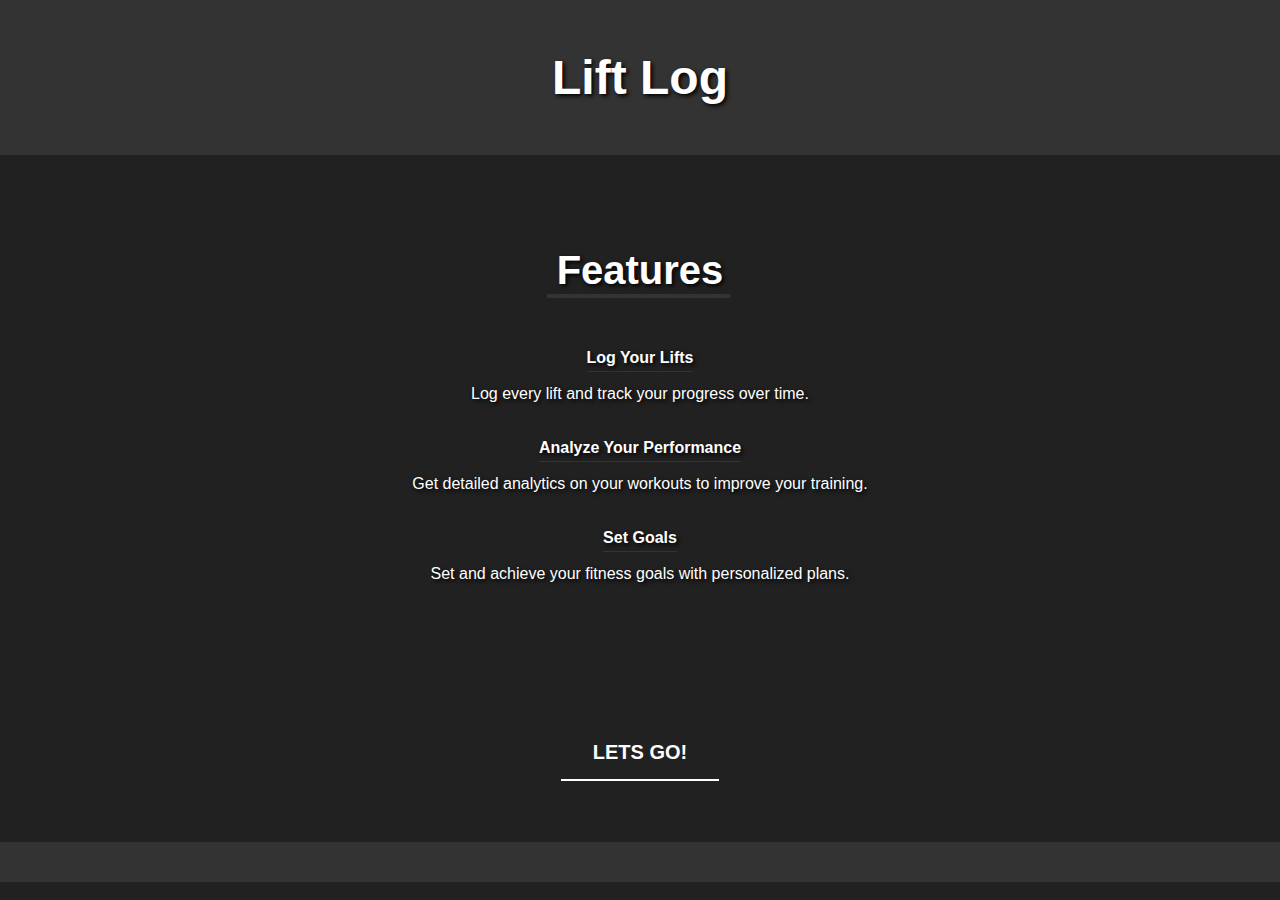
==== index.html @ 17eebebc "landing page" ====
<!DOCTYPE html>
<html lang="en">
<head>
    <meta charset="UTF-8">
    <meta name="viewport" content="width=device-width, initial-scale=1.0">
    <title>Lift Log</title>
    <link rel="stylesheet" href="styles.css">
</head>
<body>
    <header>
        <div class="container">
            <h1>Lift Log</h1>
        </div>
    </header>

    <section id="features">
        <div class="container">
            <h2>Features</h2>
            <div class="feature">
                <h3>Log Your Lifts</h3>
                <p>Log every lift and track your progress over time.</p>
            </div>
            <div class="feature">
                <h3>Analyze Your Performance</h3>
                <p>Get detailed analytics on your workouts to improve your training.</p>
            </div>
            <div class="feature">
                <h3>Set Goals</h3>
                <p>Set and achieve your fitness goals with personalized plans.</p>
            </div>
        </div>
    </section>

    <section id="signup">
        <div class="container">
            <button>
                <a href="#" class="btn2"><span class="spn2">Lets Go!</span></a>
              </button>
        </div>
    </section>

    <footer>
        <div class="container">
           
        </div>
    </footer>
</body>
</html>
---- styles.css ----
.divider {
    border: none;
    height: 1px;
    background: #444;
    margin: 0;
}

body {
    font-family: Arial, sans-serif;
    margin: 0;
    padding: 0;
    box-sizing: border-box;
    background-color: #212121;
    color: #ffffff;
    text-shadow: 2px 2px 4px #000000;
}

header {
    background: #333;
    color: #ffffff;
    padding: 50px 0;
    text-align: center;
    text-shadow: 2px 2px 4px #000000;
}

header .container {
    max-width: 1200px;
    margin: 0 auto;
    padding: 0 20px;
}

header h1 {
    margin: 0;
    font-size: 3em;
    position: relative;
    display: inline-block;
}

header h1::after {
    content: '';
    position: absolute;
    left: 0;
    bottom: -10px; /* Adjust as needed to position the underline */
    width: 100%;
    height: 5px; /* Thickness of the underline */
    background-color: #212121;
    z-index: -2;
}

header p {
    font-size: 1.2em;
}

header .cta-button {
    display: inline-block;
    margin-top: 20px;
    padding: 10px 20px;
    background: #e8491d;
    color: #fff;
    text-decoration: none;
    border-radius: 5px;
}

header .cta-button:hover {
    background: #c7381a;
}

section {
    padding: 60px 0;
    text-align: center;
}

section .container {
    max-width: 1200px;
    margin: 0 auto;
    padding: 0 20px;
}
section h2 {
    font-size: 2.5em;
    margin-bottom: 20px;
    position: relative;
    display: inline-block;
}

section h2::after {
    content: '';
    position: absolute;
    left: -10px;
    bottom: -5px; /* Adjust as needed to position the underline */
    width: 110%;
    height: 4px; /* Thickness of the underline */
    background-color: #333;
    z-index: -1;
}

section h3 {
    font-size: 1em;
    margin-bottom: 2px;
    position: relative;
    display: inline-block;
}

section h3::after {
    content: '';
    position: absolute;
    left: 0px;
    bottom: -5px; /* Adjust as needed to position the underline */
    width: 100%;
    height: 1px; /* Thickness of the underline */
    background-color: #333;
    z-index: -1;
}

.feature {
    margin: 20px 0;
}

form {
    margin-top: 20px;
}

form input[type="email"] {
    padding: 10px;
    width: 70%;
    max-width: 300px;
    border: 1px solid #ccc;
    border-radius: 5px;
}

form button {
    padding: 10px 20px;
    border: none;
    background: #e8491d;
    color: #fff;
    border-radius: 5px;
    cursor: pointer;
}

form button:hover {
    background: #c7381a;
}

footer {
    background: #333;
    color: #fff;
    padding: 20px 0;
    text-align: center;
}

footer .container {
    max-width: 1200px;
    margin: 0 auto;
    padding: 0 20px;
}

/* Taken from uiverse */
.btn2 {
    position: relative;
    display: inline-block;
    padding: 15px 30px;
    border: 2px solid #fefefe;
    text-transform: uppercase;
    color: #fefefe;
    text-decoration: none;
    font-weight: 600;
    font-size: 20px;
    transition: 0.3s;
  }
  
  .btn2::before {
    content: '';
    position: absolute;
    top: -2px;
    left: -2px;
    width: calc(100% + 4px);
    height: calc(100% - -2px);
    background-color: #212121;
    transition: 0.3s ease-out;
    transform: scaleY(1);
  }
  
  .btn2::after {
    content: '';
    position: absolute;
    top: -2px;
    left: -2px;
    width: calc(100% + 4px);
    height: calc(100% - 50px);
    background-color: #212121;
    transition: 0.3s ease-out;
    transform: scaleY(1);
  }
  
  .btn2:hover::before {
    transform: translateY(-25px);
    height: 0;
  }
  
  .btn2:hover::after {
    transform: scaleX(0);
    transition-delay: 0.15s;
  }
  
  .btn2:hover {
    border: 2px solid #fefefe;
  }
  
  .btn2 span {
    position: relative;
    z-index: 3;
  }
  
  button {
    text-decoration: none;
    border: none;
    background-color: transparent;
  }
.social-card {
    margin-top: 30px;
    left: 5px;
    height: fit-content;
    width: fit-content;
    display: flex;
    align-items: center;
    justify-content: center;
    gap: 20px;
    background: rgb(255, 255, 255);
    padding: 20px 25px;
    border-radius: 14px;
    margin-left: auto;
    margin-right: auto;
}

.Btn {
    width: 45px;
    height: 45px;
    display: flex;
    align-items: center;
    justify-content: center;
    border: none;
    background-color: transparent;
    position: relative;
    border-radius: 7px;
    cursor: pointer;
    transition: all 0.3s;
}

.svgContainer {
    width: 100%;
    height: 100%;
    display: flex;
    align-items: center;
    justify-content: center;
    background-color: transparent;
    backdrop-filter: blur(0px);
    letter-spacing: 0.8px;
    border-radius: 10px;
    transition: all 0.3s;
    border: 1px solid rgba(156, 156, 156, 0.466);
    z-index: 2;
}

.BG {
    position: absolute;
    width: 100%;
    height: 100%;
    background: #181818;
    z-index: 1;
    border-radius: 10px;
    pointer-events: none;
    transition: all 0.3s;
    font-size: 0px;
}

.github .BG {
    background: #181818;
}

.linkdin .BG {
    background: #0077b5;
}

.whatsapp .BG {
    background: #075e54;
}

.discord .BG {
    background: #7289da;
}

.Btn:hover .BG {
    transform: scale(1.5);
    /* transform-origin: bottom; */
    font-size: 20px;
    color: #333;
}

.Btn:hover .svgContainer {
    border: 0px solid rgba(216, 216, 216, 0.466);
    background-color: rgba(209, 209, 209, 0.466);
    backdrop-filter: blur(4px);
}

/* Add the following code to hide the border until hover */
.Btn .BG {
    border: none;
}
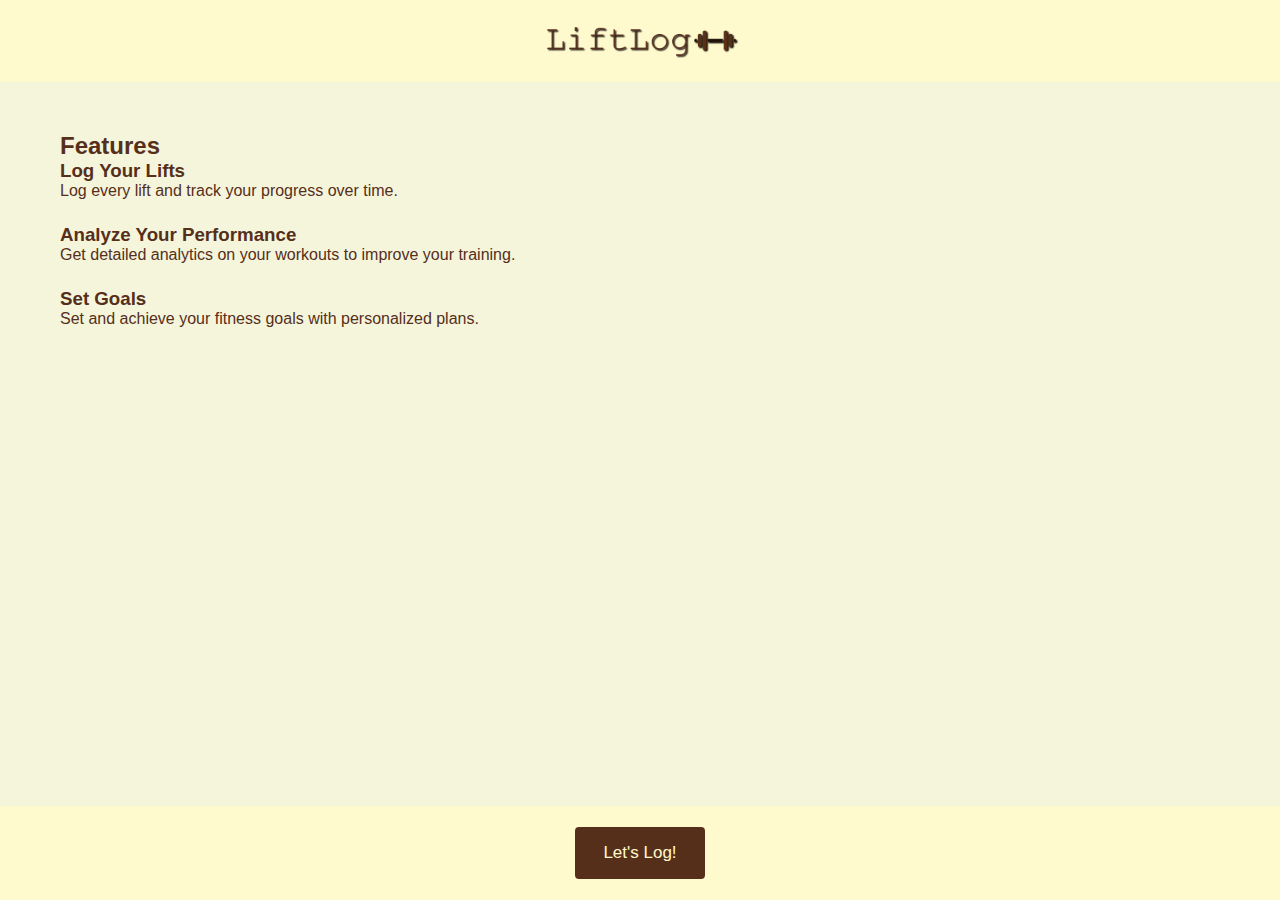
==== commit 3869339c: "redeisnged main page" ====
--- a/index.html
+++ b/index.html
@@ -9,7 +9,7 @@
 <body>
     <header>
         <div class="container">
-            <h1>Lift Log</h1>
+            <img src="LiftLogHeader.png" alt="Lift Log Logo" class="logo">
         </div>
     </header>
 
@@ -34,15 +34,9 @@
     <section id="signup">
         <div class="container">
             <button>
-                <a href="#" class="btn2"><span class="spn2">Lets Go!</span></a>
+                <span>Let's Log!</span>
               </button>
         </div>
     </section>
-
-    <footer>
-        <div class="container">
-           
-        </div>
-    </footer>
 </body>
 </html>
--- a/styles.css
+++ b/styles.css
@@ -1,309 +1,120 @@
-.divider {
-    border: none;
-    height: 1px;
-    background: #444;
+/* General CSS Reset */
+* {
     margin: 0;
+    padding: 0;
+    box-sizing: border-box;
 }
 
 body {
     font-family: Arial, sans-serif;
-    margin: 0;
-    padding: 0;
-    box-sizing: border-box;
-    background-color: #212121;
-    color: #ffffff;
-    text-shadow: 2px 2px 4px #000000;
+    color: #562F1B;
+    background-color: #F5F5DC;
 }
 
 header {
-    background: #333;
-    color: #ffffff;
-    padding: 50px 0;
-    text-align: center;
-    text-shadow: 2px 2px 4px #000000;
+    position: fixed;
+    width: 100%;
+    top: 0;
+    left: 0;
+    background-color: #FFFACD;
+    color: white;
+    z-index: 1000; /* Ensure the header is on top of other elements */
+    padding: 1em 0;
 }
 
 header .container {
+    display: flex;
+    justify-content: center;
+    align-items: center;
+}
+
+header .logo {
+    width: 100%; /* Set width to 100% to scale with the screen size */
+    max-width: 200px; /* Optional: Set a maximum width for larger screens */
+    height: auto; /* Maintain aspect ratio */
+}
+
+.container {
     max-width: 1200px;
     margin: 0 auto;
     padding: 0 20px;
 }
 
-header h1 {
+h1 {
+    font-size: 2em;
     margin: 0;
-    font-size: 3em;
-    position: relative;
-    display: inline-block;
 }
 
-header h1::after {
-    content: '';
-    position: absolute;
-    left: 0;
-    bottom: -10px; /* Adjust as needed to position the underline */
-    width: 100%;
-    height: 5px; /* Thickness of the underline */
-    background-color: #212121;
-    z-index: -2;
-}
 
-header p {
-    font-size: 1.2em;
-}
 
-header .cta-button {
-    display: inline-block;
-    margin-top: 20px;
-    padding: 10px 20px;
-    background: #e8491d;
-    color: #fff;
-    text-decoration: none;
-    border-radius: 5px;
-}
-
-header .cta-button:hover {
-    background: #c7381a;
-}
-
-section {
-    padding: 60px 0;
-    text-align: center;
-}
-
-section .container {
-    max-width: 1200px;
-    margin: 0 auto;
-    padding: 0 20px;
-}
-section h2 {
-    font-size: 2.5em;
-    margin-bottom: 20px;
-    position: relative;
-    display: inline-block;
-}
-
-section h2::after {
-    content: '';
-    position: absolute;
-    left: -10px;
-    bottom: -5px; /* Adjust as needed to position the underline */
-    width: 110%;
-    height: 4px; /* Thickness of the underline */
-    background-color: #333;
-    z-index: -1;
-}
-
-section h3 {
-    font-size: 1em;
-    margin-bottom: 2px;
-    position: relative;
-    display: inline-block;
-}
-
-section h3::after {
-    content: '';
-    position: absolute;
-    left: 0px;
-    bottom: -5px; /* Adjust as needed to position the underline */
-    width: 100%;
-    height: 1px; /* Thickness of the underline */
-    background-color: #333;
-    z-index: -1;
+#features {
+    margin-top: 100px; /* Add margin-top to ensure content is not hidden behind the fixed header */
+    padding: 2em 0;
 }
 
 .feature {
-    margin: 20px 0;
+    margin-bottom: 1.5em;
 }
 
-form {
-    margin-top: 20px;
+#signup {
+    display: flex;
+    align-items: center;
+    position: fixed;
+    width: 100%;
+    bottom: 0;
+    left: 0;
+    background-color: #FFFACD; /* Signup background color */
+    color: white;
+    z-index: 1000; /* Ensure the signup is on top of other elements */
+    padding: 1em 0;
+   
 }
 
-form input[type="email"] {
-    padding: 10px;
-    width: 70%;
-    max-width: 300px;
-    border: 1px solid #ccc;
-    border-radius: 5px;
-}
-
-form button {
-    padding: 10px 20px;
+button {
+    display: inline-block;
+    border-radius: 4px;
+    background-color: #562F1B;
     border: none;
-    background: #e8491d;
-    color: #fff;
-    border-radius: 5px;
+    color: #FFFACD;
+    text-align: center;
+    font-size: 17px;
+    padding: 16px;
+    width: 130px;
+    transition: all 0.5s;
     cursor: pointer;
-}
-
-form button:hover {
-    background: #c7381a;
-}
+    margin: 5px;
+    text-shadow: #333;
+   }
+   
+   button span {
+    cursor: pointer;
+    display: inline-block;
+    position: relative;
+    transition: 0.5s;
+   }
+   
+   button span:after {
+    content: '»';
+    position: absolute;
+    opacity: 0;
+    top: 0;
+    right: -15px;
+    transition: 0.5s;
+   }
+   
+   button:hover span {
+    padding-right: 15px;
+   }
+   
+   button:hover span:after {
+    opacity: 1;
+    right: 0;
+   }
 
 footer {
-    background: #333;
-    color: #fff;
-    padding: 20px 0;
+    padding: 2em 0;
+    background-color: #333;
+    color: white;
     text-align: center;
-}
-
-footer .container {
-    max-width: 1200px;
-    margin: 0 auto;
-    padding: 0 20px;
-}
-
-/* Taken from uiverse */
-.btn2 {
-    position: relative;
-    display: inline-block;
-    padding: 15px 30px;
-    border: 2px solid #fefefe;
-    text-transform: uppercase;
-    color: #fefefe;
-    text-decoration: none;
-    font-weight: 600;
-    font-size: 20px;
-    transition: 0.3s;
-  }
-  
-  .btn2::before {
-    content: '';
-    position: absolute;
-    top: -2px;
-    left: -2px;
-    width: calc(100% + 4px);
-    height: calc(100% - -2px);
-    background-color: #212121;
-    transition: 0.3s ease-out;
-    transform: scaleY(1);
-  }
-  
-  .btn2::after {
-    content: '';
-    position: absolute;
-    top: -2px;
-    left: -2px;
-    width: calc(100% + 4px);
-    height: calc(100% - 50px);
-    background-color: #212121;
-    transition: 0.3s ease-out;
-    transform: scaleY(1);
-  }
-  
-  .btn2:hover::before {
-    transform: translateY(-25px);
-    height: 0;
-  }
-  
-  .btn2:hover::after {
-    transform: scaleX(0);
-    transition-delay: 0.15s;
-  }
-  
-  .btn2:hover {
-    border: 2px solid #fefefe;
-  }
-  
-  .btn2 span {
-    position: relative;
-    z-index: 3;
-  }
-  
-  button {
-    text-decoration: none;
-    border: none;
-    background-color: transparent;
-  }
-.social-card {
-    margin-top: 30px;
-    left: 5px;
-    height: fit-content;
-    width: fit-content;
-    display: flex;
-    align-items: center;
-    justify-content: center;
-    gap: 20px;
-    background: rgb(255, 255, 255);
-    padding: 20px 25px;
-    border-radius: 14px;
-    margin-left: auto;
-    margin-right: auto;
-}
-
-.Btn {
-    width: 45px;
-    height: 45px;
-    display: flex;
-    align-items: center;
-    justify-content: center;
-    border: none;
-    background-color: transparent;
-    position: relative;
-    border-radius: 7px;
-    cursor: pointer;
-    transition: all 0.3s;
-}
-
-.svgContainer {
-    width: 100%;
-    height: 100%;
-    display: flex;
-    align-items: center;
-    justify-content: center;
-    background-color: transparent;
-    backdrop-filter: blur(0px);
-    letter-spacing: 0.8px;
-    border-radius: 10px;
-    transition: all 0.3s;
-    border: 1px solid rgba(156, 156, 156, 0.466);
-    z-index: 2;
-}
-
-.BG {
-    position: absolute;
-    width: 100%;
-    height: 100%;
-    background: #181818;
-    z-index: 1;
-    border-radius: 10px;
-    pointer-events: none;
-    transition: all 0.3s;
-    font-size: 0px;
-}
-
-.github .BG {
-    background: #181818;
-}
-
-.linkdin .BG {
-    background: #0077b5;
-}
-
-.whatsapp .BG {
-    background: #075e54;
-}
-
-.discord .BG {
-    background: #7289da;
-}
-
-.Btn:hover .BG {
-    transform: scale(1.5);
-    /* transform-origin: bottom; */
-    font-size: 20px;
-    color: #333;
-}
-
-.Btn:hover .svgContainer {
-    border: 0px solid rgba(216, 216, 216, 0.466);
-    background-color: rgba(209, 209, 209, 0.466);
-    backdrop-filter: blur(4px);
-}
-
-/* Add the following code to hide the border until hover */
-.Btn .BG {
-    border: none;
-}
-
-  +    margin-top: 50px; /* To provide space for the fixed signup section */
+}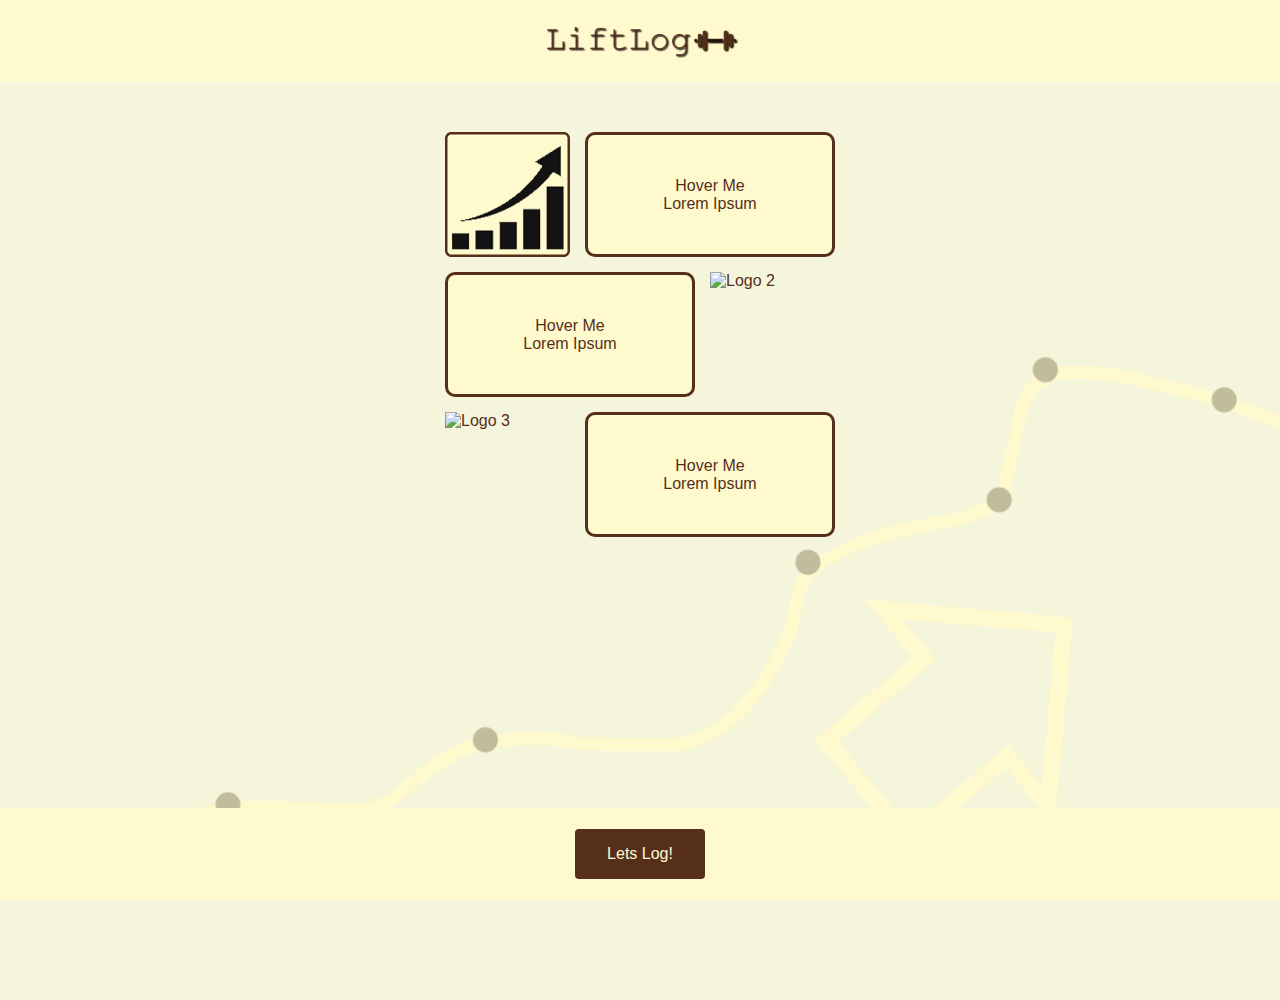
==== commit bf95c636: "updated landing again" ====
--- a/index.html
+++ b/index.html
@@ -5,6 +5,7 @@
     <meta name="viewport" content="width=device-width, initial-scale=1.0">
     <title>Lift Log</title>
     <link rel="stylesheet" href="styles.css">
+    <link rel="icon" href="LiftLog.png" type="image/x-icon">
 </head>
 <body>
     <header>
@@ -14,19 +15,27 @@
     </header>
 
     <section id="features">
-        <div class="container">
-            <h2>Features</h2>
-            <div class="feature">
-                <h3>Log Your Lifts</h3>
-                <p>Log every lift and track your progress over time.</p>
+        <div class="cards">
+            <div class="card-container">
+                <img src="chart.png" alt="Logo 1" class="card-logo">
+                <div class="card red">
+                    <p class="tip">Hover Me</p>
+                    <p class="second-text">Lorem Ipsum</p>
+                </div>
             </div>
-            <div class="feature">
-                <h3>Analyze Your Performance</h3>
-                <p>Get detailed analytics on your workouts to improve your training.</p>
+            <div class="card-container">
+                <div class="card blue">
+                    <p class="tip">Hover Me</p>
+                    <p class="second-text">Lorem Ipsum</p>
+                </div>
+                <img src="logo2.png" alt="Logo 2" class="card-logo">
             </div>
-            <div class="feature">
-                <h3>Set Goals</h3>
-                <p>Set and achieve your fitness goals with personalized plans.</p>
+            <div class="card-container">
+                <img src="logo3.png" alt="Logo 3" class="card-logo">
+                <div class="card green">
+                    <p class="tip">Hover Me</p>
+                    <p class="second-text">Lorem Ipsum</p>
+                </div>
             </div>
         </div>
     </section>
@@ -34,9 +43,10 @@
     <section id="signup">
         <div class="container">
             <button>
-                <span>Let's Log!</span>
-              </button>
+                <a href="#" class="btn2"><span>Lets Log!</span></a>
+            </button>
         </div>
     </section>
+
 </body>
 </html>
--- a/styles.css
+++ b/styles.css
@@ -9,6 +9,10 @@
     font-family: Arial, sans-serif;
     color: #562F1B;
     background-color: #F5F5DC;
+    justify-content: center;
+    display: flex;
+    flex-direction: column;
+    align-items: center;
 }
 
 header {
@@ -18,7 +22,7 @@
     left: 0;
     background-color: #FFFACD;
     color: white;
-    z-index: 1000; /* Ensure the header is on top of other elements */
+    z-index: 1001; /* Ensure the header is on top of other elements */
     padding: 1em 0;
 }
 
@@ -45,29 +49,92 @@
     margin: 0;
 }
 
-
-
 #features {
     margin-top: 100px; /* Add margin-top to ensure content is not hidden behind the fixed header */
     padding: 2em 0;
+    display: flex;
+    flex-direction: column;
+    align-items: center;
+    text-shadow: #333;
+    width: 100%;
+    height: 100vh; /* Make sure it takes the full viewport height */
+    background-image: url('background.png'); /* Set the background image */
+    background-size: cover; /* Ensure the background covers the entire area */
+    background-position: center; /* Center the background image */
+    background-repeat: no-repeat; /* Prevent the background image from repeating */
 }
 
 .feature {
     margin-bottom: 1.5em;
 }
 
+.cards {
+    display: flex;
+    flex-direction: column;
+    gap: 15px;
+    align-items: center;
+    z-index: 1; /* Ensure the cards are above the background */
+}
+
+.card-container {
+    display: flex;
+    align-items: center;
+    gap: 15px;
+}
+
+.card-logo {
+    width: 125px; /* Adjust size as needed */
+    height: 125px; /* Adjust size as needed */
+}
+
+.cards .card {
+    display: flex;
+    align-items: center;
+    justify-content: center;
+    flex-direction: column;
+    text-align: center;
+    height: 125px;
+    width: 250px;
+    border-radius: 10px;
+    color: white;
+    cursor: pointer;
+    transition: background-color 0.4s;
+    border: 3px solid #562F1B; /* Add a thick border */
+}
+
+.cards .red {
+    color: #562F1B;
+    background-color: #FFFACD;
+    text-shadow: #333;
+}
+
+.cards .blue {
+    color: #562F1B;
+    background-color: #FFFACD;
+    text-shadow: #333;
+}
+
+.cards .green {
+    color: #562F1B;
+    background-color: #FFFACD;
+    text-shadow: #333;
+}
+
+.cards .card:hover {
+    filter: brightness(85%);
+}
+
 #signup {
     display: flex;
     align-items: center;
+    justify-content: center;
     position: fixed;
     width: 100%;
     bottom: 0;
     left: 0;
     background-color: #FFFACD; /* Signup background color */
-    color: white;
-    z-index: 1000; /* Ensure the signup is on top of other elements */
+    z-index: 1002; /* Ensure the signup is on top of other elements */
     padding: 1em 0;
-   
 }
 
 button {
@@ -75,46 +142,54 @@
     border-radius: 4px;
     background-color: #562F1B;
     border: none;
-    color: #FFFACD;
+    color: #FFFACD; /* Explicitly set the text color */
     text-align: center;
-    font-size: 17px;
+    font-size: 16px;
     padding: 16px;
     width: 130px;
     transition: all 0.5s;
     cursor: pointer;
     margin: 5px;
     text-shadow: #333;
-   }
-   
-   button span {
+}
+
+button span {
     cursor: pointer;
     display: inline-block;
     position: relative;
     transition: 0.5s;
-   }
-   
-   button span:after {
+    color: #FFFACD; /* Explicitly set the text color */
+}
+
+button span:after {
     content: '»';
     position: absolute;
     opacity: 0;
     top: 0;
     right: -15px;
     transition: 0.5s;
-   }
-   
-   button:hover span {
+    color: #FFFACD; /* Explicitly set the text color */
+}
+
+button:hover span {
     padding-right: 15px;
-   }
-   
-   button:hover span:after {
+}
+
+button:hover span:after {
     opacity: 1;
     right: 0;
-   }
+    color: #FFFACD; /* Explicitly set the text color */
+}
 
-footer {
-    padding: 2em 0;
-    background-color: #333;
-    color: white;
-    text-align: center;
-    margin-top: 50px; /* To provide space for the fixed signup section */
-}+a.btn2 {
+    text-decoration: none; /* Remove underline from links */
+    color: #FFFACD; /* Set link text color */
+}
+
+@media (max-width: 768px) {
+    .card-container {
+        flex-direction: column;
+        align-items: center;
+        gap: 15px;
+    }
+}
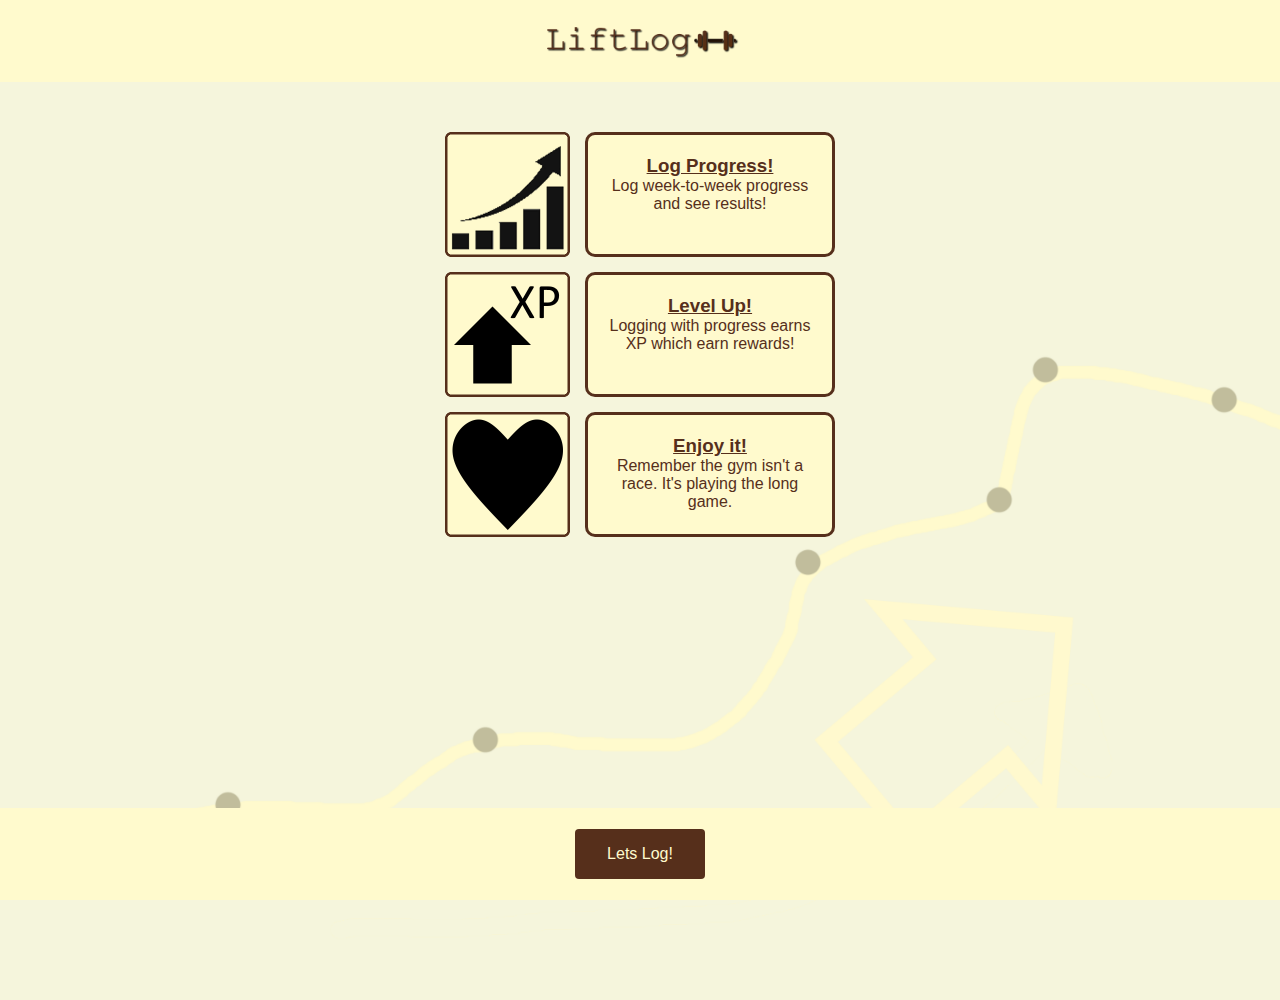
==== commit 99058c38: "sigma update" ====
--- a/index.html
+++ b/index.html
@@ -19,27 +19,29 @@
             <div class="card-container">
                 <img src="chart.png" alt="Logo 1" class="card-logo">
                 <div class="card red">
-                    <p class="tip">Hover Me</p>
-                    <p class="second-text">Lorem Ipsum</p>
+                    <h3 class="tip">Log Progress!</h3>
+                    <p class="second-text">Log week-to-week progress and see results!</p>
                 </div>
             </div>
             <div class="card-container">
+                <img src="level.png" alt="Logo 2" class="card-logo">
                 <div class="card blue">
-                    <p class="tip">Hover Me</p>
-                    <p class="second-text">Lorem Ipsum</p>
+                    <h3 class="tip">Level Up!</h3>
+                    <p class="second-text">Logging with progress earns XP which earn rewards!</p>
                 </div>
-                <img src="logo2.png" alt="Logo 2" class="card-logo">
             </div>
             <div class="card-container">
-                <img src="logo3.png" alt="Logo 3" class="card-logo">
+                <img src="heart.png" alt="Logo 3" class="card-logo">
                 <div class="card green">
-                    <p class="tip">Hover Me</p>
-                    <p class="second-text">Lorem Ipsum</p>
+                    <h3 class="tip">Enjoy it!</h3>
+                    <p class="second-text">Remember the gym isn't a race. It's playing the long game.</p>
                 </div>
             </div>
         </div>
     </section>
-
+    <section id="signup">
+        <div class="container">
+        </div>
     <section id="signup">
         <div class="container">
             <button>
--- a/styles.css
+++ b/styles.css
@@ -90,7 +90,9 @@
 .cards .card {
     display: flex;
     align-items: center;
-    justify-content: center;
+    padding-top: 20px;
+    padding-left: 10px;
+    padding-right: 10px;
     flex-direction: column;
     text-align: center;
     height: 125px;
@@ -121,7 +123,16 @@
 }
 
 .cards .card:hover {
-    filter: brightness(85%);
+    filter: brightness(95%);
+    box-shadow: 0 0 10px rgba(0, 0, 0, 0.7);
+    transition: transform 0.4s ease;
+    transform: scale(0.97);
+}
+
+.cards .card h3 {
+    text-decoration: underline;
+    position: relative;
+    margin: 0;
 }
 
 #signup {
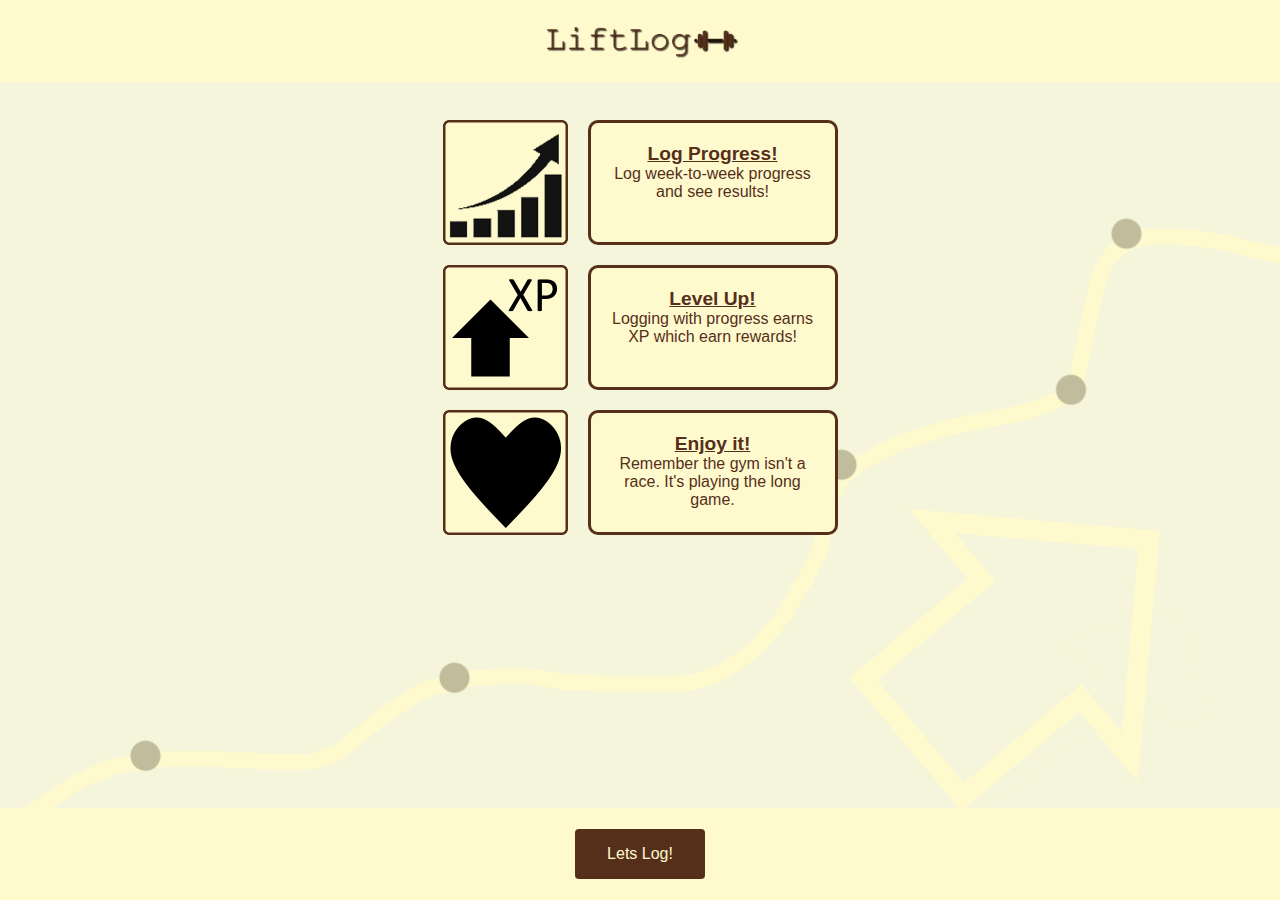
==== commit 3ae42413: "sorted" ====
--- a/index.html
+++ b/index.html
@@ -5,33 +5,33 @@
     <meta name="viewport" content="width=device-width, initial-scale=1.0">
     <title>Lift Log</title>
     <link rel="stylesheet" href="styles.css">
-    <link rel="icon" href="LiftLog.png" type="image/x-icon">
+    <link rel="icon" href="assets/LiftLog.png" type="image/x-icon">
 </head>
 <body>
     <header>
         <div class="container">
-            <img src="LiftLogHeader.png" alt="Lift Log Logo" class="logo">
+            <img src="assets/LiftLogHeader.png" alt="Lift Log Logo" class="logo">
         </div>
     </header>
 
     <section id="features">
         <div class="cards">
             <div class="card-container">
-                <img src="chart.png" alt="Logo 1" class="card-logo">
+                <img src="assets/chart.png" alt="Logo 1" class="card-logo">
                 <div class="card red">
                     <h3 class="tip">Log Progress!</h3>
                     <p class="second-text">Log week-to-week progress and see results!</p>
                 </div>
             </div>
             <div class="card-container">
-                <img src="level.png" alt="Logo 2" class="card-logo">
+                <img src="assets/level.png" alt="Logo 2" class="card-logo">
                 <div class="card blue">
                     <h3 class="tip">Level Up!</h3>
                     <p class="second-text">Logging with progress earns XP which earn rewards!</p>
                 </div>
             </div>
             <div class="card-container">
-                <img src="heart.png" alt="Logo 3" class="card-logo">
+                <img src="assets/heart.png" alt="Logo 3" class="card-logo">
                 <div class="card green">
                     <h3 class="tip">Enjoy it!</h3>
                     <p class="second-text">Remember the gym isn't a race. It's playing the long game.</p>
--- a/styles.css
+++ b/styles.css
@@ -9,10 +9,17 @@
     font-family: Arial, sans-serif;
     color: #562F1B;
     background-color: #F5F5DC;
-    justify-content: center;
-    display: flex;
-    flex-direction: column;
-    align-items: center;
+    justify-content: flex-start; /* Ensure content starts from the top */
+    display: flex;
+    flex-direction: column;
+    align-items: center;
+    min-height: 100vh; /* Ensure body takes at least the full viewport height */
+    padding-top: 100px; /* Ensure content is not hidden behind the fixed header */
+    padding-bottom: 125px; /* Ensure content is not hidden behind the fixed footer */
+    background-image: url('assets/background.png');
+    background-size: auto;
+    background-position: center;
+    background-repeat: no-repeat;
 }
 
 header {
@@ -50,19 +57,15 @@
 }
 
 #features {
-    margin-top: 100px; /* Add margin-top to ensure content is not hidden behind the fixed header */
-    padding: 2em 0;
+    padding: 20px; /* Adjust padding to ensure content is not hidden behind fixed header and footer */
     display: flex;
     flex-direction: column;
     align-items: center;
     text-shadow: #333;
     width: 100%;
-    height: 100vh; /* Make sure it takes the full viewport height */
-    background-image: url('background.png'); /* Set the background image */
-    background-size: cover; /* Ensure the background covers the entire area */
-    background-position: center; /* Center the background image */
-    background-repeat: no-repeat; /* Prevent the background image from repeating */
-}
+    z-index: 1; /* Ensure the features are above the background */
+}
+
 
 .feature {
     margin-bottom: 1.5em;
@@ -71,7 +74,7 @@
 .cards {
     display: flex;
     flex-direction: column;
-    gap: 15px;
+    gap: 20px; /* Adjust gap for spacing between cards */
     align-items: center;
     z-index: 1; /* Ensure the cards are above the background */
 }
@@ -79,7 +82,8 @@
 .card-container {
     display: flex;
     align-items: center;
-    gap: 15px;
+    gap: 20px; /* Adjust gap for spacing between card logos */
+    height: auto;
 }
 
 .card-logo {
@@ -90,18 +94,16 @@
 .cards .card {
     display: flex;
     align-items: center;
-    padding-top: 20px;
-    padding-left: 10px;
-    padding-right: 10px;
+    padding: 20px 20px;  /* Adjust padding as needed */
     flex-direction: column;
     text-align: center;
-    height: 125px;
-    width: 250px;
-    border-radius: 10px;
+    height: 125px;  /* Adjust height as needed */
+    width: 250px;  /* Adjust width as needed */
+    border-radius: 10px;  /* Adjust border radius as needed */
     color: white;
     cursor: pointer;
     transition: background-color 0.4s;
-    border: 3px solid #562F1B; /* Add a thick border */
+    border: 3px solid #562F1B; /* Adjust border as needed */
 }
 
 .cards .red {
@@ -130,6 +132,7 @@
 }
 
 .cards .card h3 {
+    font-size: 1.2em;  /* Adjust font size as needed */
     text-decoration: underline;
     position: relative;
     margin: 0;
@@ -150,17 +153,17 @@
 
 button {
     display: inline-block;
-    border-radius: 4px;
+    border-radius: 4px;  /* Adjust border radius as needed */
     background-color: #562F1B;
     border: none;
     color: #FFFACD; /* Explicitly set the text color */
     text-align: center;
-    font-size: 16px;
-    padding: 16px;
-    width: 130px;
+    font-size: 16px;  /* Adjust font size as needed */
+    padding: 16px;  /* Adjust padding as needed */
+    width: 130px;  /* Adjust width as needed */
     transition: all 0.5s;
     cursor: pointer;
-    margin: 5px;
+    margin: 5px;  /* Adjust margin as needed */
     text-shadow: #333;
 }
 
@@ -177,13 +180,13 @@
     position: absolute;
     opacity: 0;
     top: 0;
-    right: -15px;
+    right: -10px; /* Adjust position as needed */
     transition: 0.5s;
     color: #FFFACD; /* Explicitly set the text color */
 }
 
 button:hover span {
-    padding-right: 15px;
+    padding-right: 10px; /* Adjust padding as needed */
 }
 
 button:hover span:after {
@@ -203,4 +206,12 @@
         align-items: center;
         gap: 15px;
     }
-}
+
+    header {
+        padding: 2em 0;
+    }
+
+    #signup {
+        padding: 2em 0;
+    }
+}
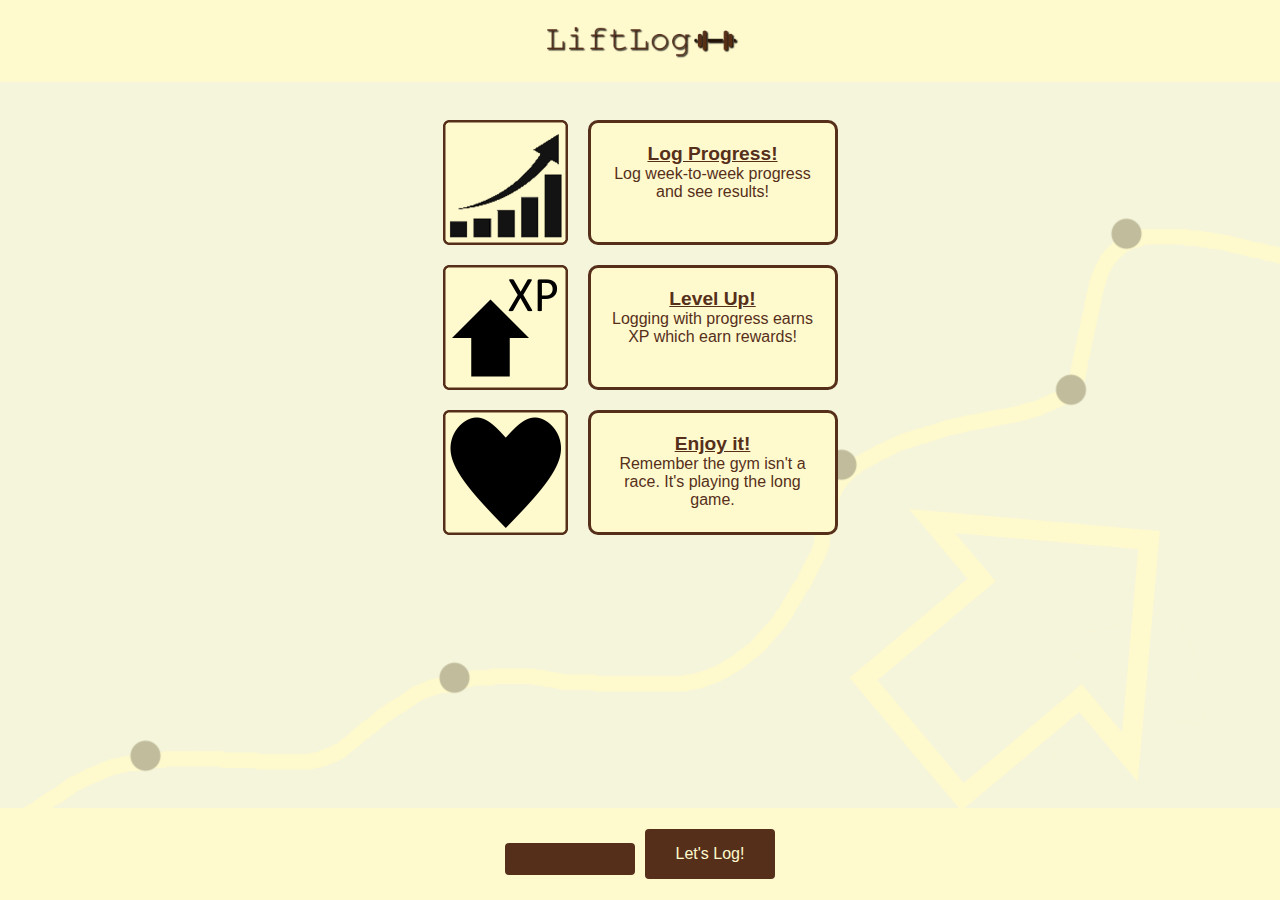
==== commit f6201002: "addding logging page" ====
--- a/index.html
+++ b/index.html
@@ -45,7 +45,7 @@
     <section id="signup">
         <div class="container">
             <button>
-                <a href="#" class="btn2"><span>Lets Log!</span></a>
+                <button onclick="exportData()" class="btn2"><span>Let's Log!</span></button>
             </button>
         </div>
     </section>
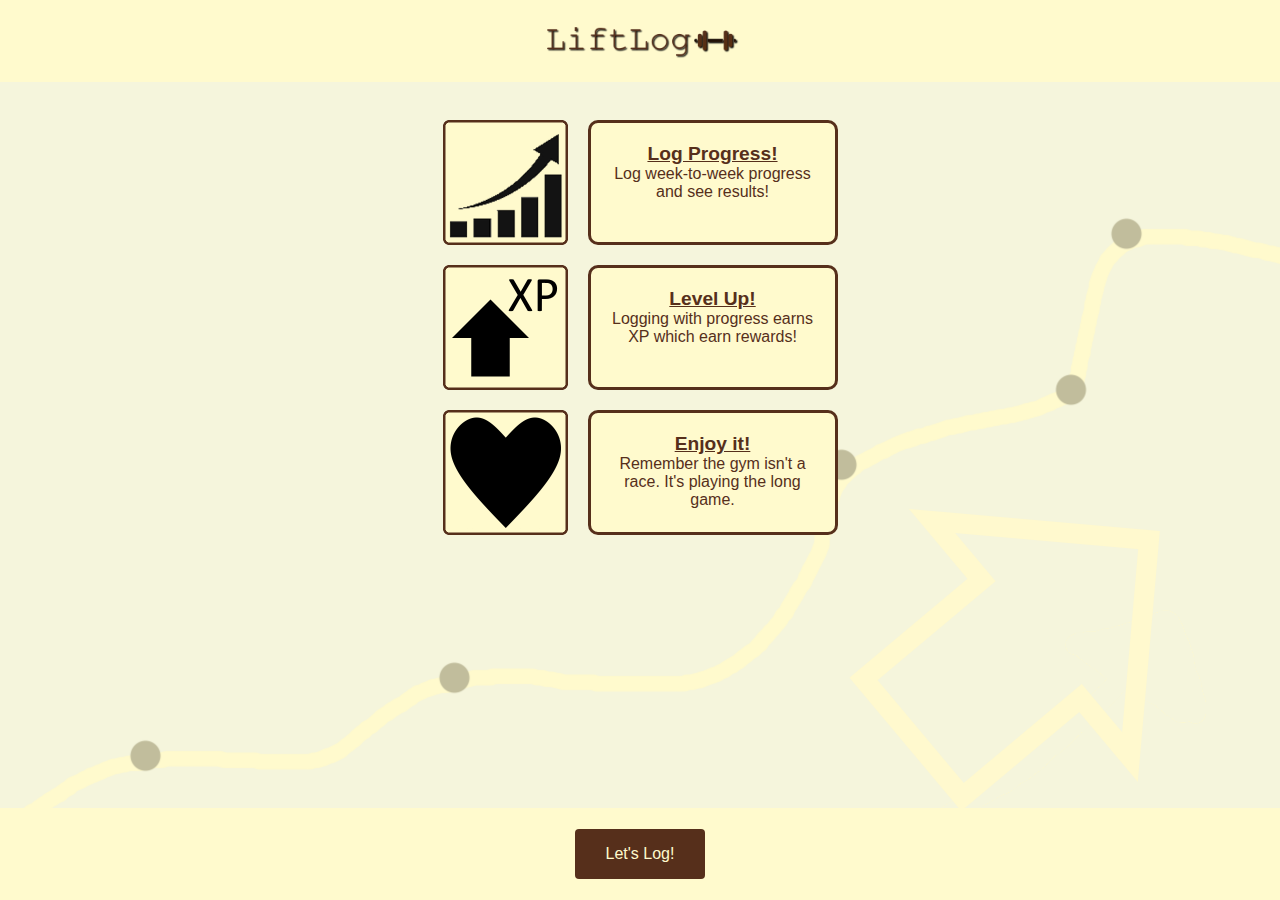
==== commit c279953c: "Update index.html" ====
--- a/index.html
+++ b/index.html
@@ -41,12 +41,9 @@
     </section>
     <section id="signup">
         <div class="container">
-        </div>
-    <section id="signup">
-        <div class="container">
-            <button>
-                <button onclick="exportData()" class="btn2"><span>Let's Log!</span></button>
-            </button>
+            <a href="https://ignvegas.github.io/LiftLog/Log">
+                <button><span>Let's Log!</span></button>
+              </a>
         </div>
     </section>
 
